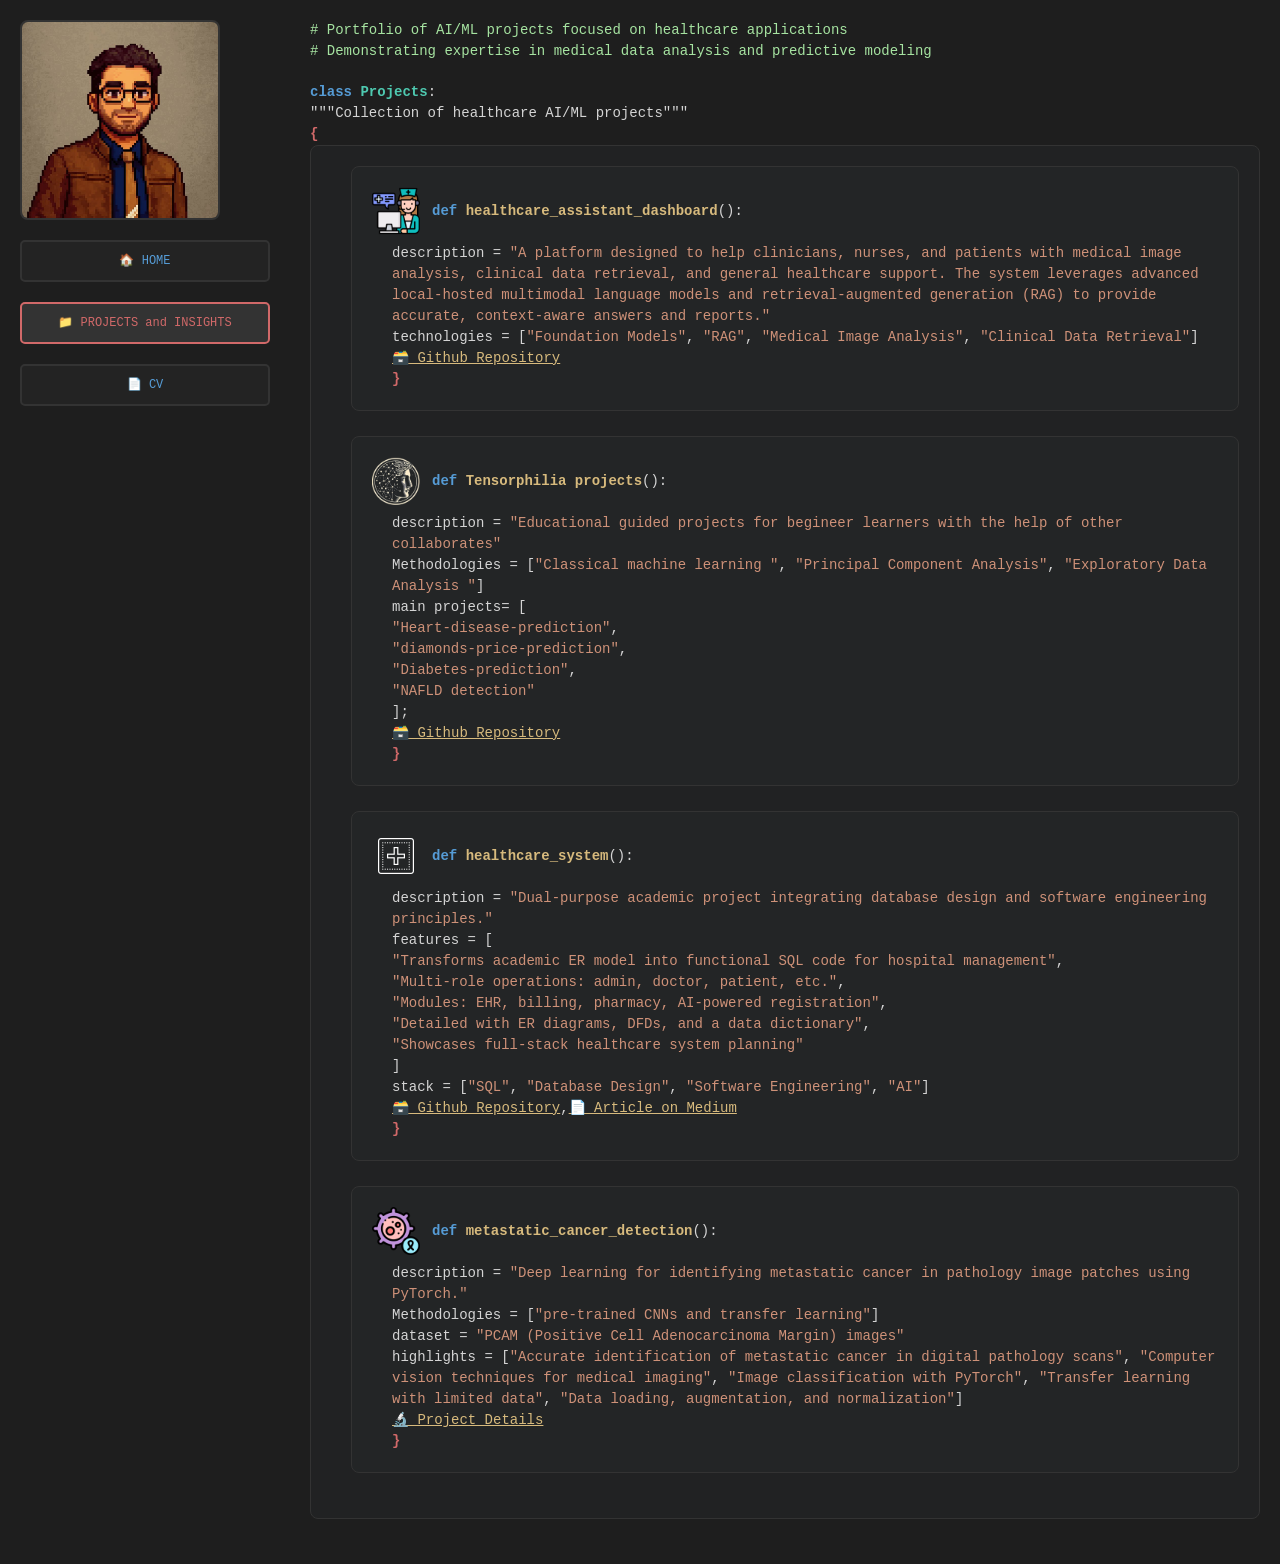
==== projects.html @ cf087e5e "upload initial files" ====
<!DOCTYPE html>
<html lang="en">
<head>
    <meta charset="UTF-8">
    <meta name="viewport" content="width=device-width, initial-scale=1.0">
    <title>Sina RAHIMIAN - Projects</title>
    <style>
        * {
            margin: 0;
            padding: 0;
            box-sizing: border-box;
        }

        body {
            background: #1e1e1e;
            color: #d4d4d4;
            font-family: 'Courier New', monospace;
            font-size: 14px;
            line-height: 1.5;
            overflow-x: auto;
        }

        .container {
            display: flex;
            min-height: 100vh;
            padding: 20px;
            gap: 20px;
        }

        .profile-section {
            flex: 0 0 250px;
            display: flex;
            flex-direction: column;
            gap: 20px;
        }

        .profile-image {
            width: 200px;
            height: 200px;
            border-radius: 8px;
            object-fit: cover;
            border: 2px solid #333;
        }

        .nav-button {
            background: #232323;
            border: 2px solid #333333;
            color: #569cd6;
            padding: 10px 15px;
            border-radius: 5px;
            cursor: pointer;
            font-family: 'Courier New', monospace;
            font-size: 12px;
            text-decoration: none;
            text-align: center;
            transition: all 0.3s ease;
            margin-bottom: 10px;
        }

        .nav-button:hover {
            background: #333333;
            border-color: #d7ba7d;
            color: #d7ba7d;
        }

        .nav-button.active {
            background: #333333;
            border-color: #d16969;
            color: #d16969;
        }

        .profile-section, .enum-section, .code-section {
            background: none;
            color: inherit;
        }

        .code-section {
            flex: 1;
            padding-left: 20px;
        }

        .comment {
            color: #a6e3a1;

        }

        .keyword {
            color: #569cd6;
            font-weight: bold;
        }

        .class-name {
            color: #4ec9b0;
            font-weight: bold;
        }

        .string {
            color: #ce9178;
        }

        .number {
            color: #b5cea8;
        }

        .boolean {
            color: #d16969;
        }

        .enum-title {
            color: #4ec9b0;
        }

        .brace {
            color: #d16969;
            font-weight: bold;
        }

        .highlight {
            background: #2a2d2e;
            color: #d4d4d4;
        }

        .project-link {
            color: #d7ba7d;
            border-color: #333333;
        }

        .project-link:hover {
            border-color: #d7ba7d;
            background: rgba(215, 186, 125, 0.1);
        }

        .enum-section {
            border-left: 3px solid #333333;
        }

        .section-break {
            height: 20px;
        }

        .project-card {
            background: rgba(42, 45, 46, 0.3);
            border: 1px solid #333333;
            border-radius: 8px;
            padding: 20px 20px 20px 40px; /* Increased left padding for alignment */
            margin-bottom: 25px;
            transition: all 0.3s ease;
            margin-left: 0; /* Ensure no offset */
        }
        .project-card > div[style*='display:flex'] {
            margin-left: -20px; /* Pull flex row left to align images and function names */
        }
        .method, .method-body {
            padding-left: 0 !important;
            margin-left: 0 !important;
        }

        .project-title {
            color: #4ec9b0;
            font-size: 16px;
            font-weight: bold;
            margin-bottom: 10px;
        }

        .project-tech {
            color: #569cd6;
            font-size: 12px;
            margin-bottom: 10px;
        }

        .function-name {
            color: #d7ba7d;
            font-weight: bold;
        }

        @media (max-width: 768px) {
            .container {
                flex-direction: column;
                padding: 10px;
            }
            
            .profile-section {
                flex: none;
                align-items: center;
            }
            
            .profile-image {
                width: 150px;
                height: 150px;
            }
            
            .code-section {
                padding-left: 0;
            }
        }
    </style>
</head>
<body>
    <div class="container">
        <div class="profile-section">
            <img src="/images/pfp.jpg"  alt="Profile" class="profile-image">
            <div style="display: flex; flex-direction: column; gap: 10px; width: 100%;">
                <a href="#" class="nav-button" onclick="goToHome()" >🏠 HOME</a>
                <a href="#" class="nav-button active">📁 PROJECTS and INSIGHTS</a>
                <a href="Sina_Rahimian_CV.pdf" class="nav-button" target="_blank" rel="noopener">📄 CV</a>
            </div>
            <!-- Add enum sections and other sidebar content here if needed -->
        </div>

        <div class="code-section">
            <div class="comment"># Portfolio of AI/ML projects focused on healthcare applications</div>
            <div class="comment"># Demonstrating expertise in medical data analysis and predictive modeling</div>
            <div class="section-break"></div>
            <div><span class="keyword">class</span> <span class="class-name">Projects</span>:</div>
            <div class="property">    """Collection of healthcare AI/ML projects"""</div>
            <div class="brace">    {</div>
            <div class="project-card">

            <!-- 
                <div style="display:flex;align-items:center;gap:12px;margin-bottom:8px;">
                    <img src="images/AIinHealthcare.png" alt="Breast Cancer Detection Showcase" style="width:48px;height:48px;object-fit:cover;border-radius:6px;">
                
                    <div class="method" style="margin:0;">    <span class="keyword">def</span> <span class="function-name">breast_cancer_detection</span>():</div>
                </div>
                <div class="method-body">        description = <span class="string">"Advanced CNN model for mammography image analysis with 94% accuracy"</span></div>
                <div class="method-body">        technologies = [<span class="string">"PyTorch"</span>, <span class="string">"Computer Vision"</span>, <span class="string">"CNN"</span>, <span class="string">"Medical Imaging"</span>]</div>
                <div class="method-body">        dataset = <span class="string">"15,000+ mammography images"</span></div>
                <div class="method-body">        accuracy = <span class="number">0.94</span></div>
                <div class="method-body">        impact = <span class="string">"Early detection system for clinical screening programs"</span></div>
                <div class="method-body"><a href="#" class="project-link">📂 View Repository</a></div>
                <div class="method"><span class="brace">}</span></div>
            </div>

            <div class="project-card">
                <div style="display:flex;align-items:center;gap:12px;margin-bottom:8px;">
                    <img src="images/mlStanford.png" alt="Drug Discovery Platform Showcase" style="width:48px;height:48px;object-fit:cover;border-radius:6px;">
                    
                    <div class="method" style="margin:0;">    <span class="keyword">def</span> <span class="function-name">drug_discovery_platform</span>():</div>
                </div>
                <div class="method-body">        description = <span class="string">"ML pipeline for molecular property prediction and drug-target interaction"</span></div>
                <div class="method-body">        technologies = [<span class="string">"TensorFlow"</span>, <span class="string">"RDKit"</span>, <span class="string">"Graph Neural Networks"</span>, <span class="string">"Cheminformatics"</span>]</div>
                <div class="method-body">        features = [</div>
                <div class="method-body indent-1"><span class="string">"Molecular fingerprint generation"</span>,</div>
                <div class="method-body indent-1"><span class="string">"ADMET property prediction"</span>,</div>
                <div class="method-body indent-1"><span class="string">"Drug-target affinity scoring"</span></div>
                <div class="method-body">];</div>
                <div class="method-body">        status = <span class="string">"Research publication in progress"</span></div>
                <div class="method-body"><a href="#" class="project-link">📊 Live Demo</a></div>
                <div class="method"><span class="brace">}</span></div>
            </div>

            <div class="project-card">
                <div style="display:flex;align-items:center;gap:12px;margin-bottom:8px;">
                    <img src="images/freecodecamp.png" alt="Medical Chatbot Showcase" style="width:48px;height:48px;object-fit:cover;border-radius:6px;">
                    
                    <div class="method" style="margin:0;">    <span class="keyword">def</span> <span class="function-name">medical_chatbot</span>():</div>
                </div>
                <div class="method-body">        description = <span class="string">"NLP-powered healthcare assistant for symptom analysis and triage"</span></div>
                <div class="method-body">        technologies = [<span class="string">"BERT"</span>, <span class="string">"Transformers"</span>, <span class="string">"NLTK"</span>, <span class="string">"Flask"</span>, <span class="string">"React"</span>]</div>
                <div class="method-body">        capabilities = [</div>
                <div class="method-body indent-1"><span class="string">"Medical entity recognition"</span>,</div>
                <div class="method-body indent-1"><span class="string">"Symptom-disease mapping"</span>,</div>
                <div class="method-body indent-1"><span class="string">"Risk assessment scoring"</span>,</div>
                <div class="method-body indent-1"><span class="string">"Multilingual support (EN/FA/DE)"</span></div>
                <div class="method-body">];</div>
                <div class="method-body">        users = <span class="number">500+</span> + <span class="string">" beta testers"</span></div>
                <div class="method-body"><a href="#" class="project-link">🤖 Try Chatbot</a></div>
                <div class="method"><span class="brace">}</span></div>
            </div>

            <div class="project-card">
                <div style="display:flex;align-items:center;gap:12px;margin-bottom:8px;">
                    <img src="images/opencv.png" alt="COVID-19 Predictor Showcase" style="width:48px;height:48px;object-fit:cover;border-radius:6px;">
                    
                    <div class="method" style="margin:0;">    <span class="keyword">def</span> <span class="function-name">covid19_predictor</span>():</div>
                </div>
                <div class="method-body">        description = <span class="string">"Ensemble model for COVID-19 severity prediction from chest X-rays"</span></div>
                <div class="method-body">        technologies = [<span class="string">"ResNet"</span>, <span class="string">"DenseNet"</span>, <span class="string">"Ensemble Learning"</span>, <span class="string">"OpenCV"</span>]</div>
                <div class="method-body">        performance = {</div>
                <div class="method-body indent-1">"Sensitivity": <span class="number">0.92</span>,</div>
                <div class="method-body indent-1">"Specificity": <span class="number">0.89</span>,</div>
                <div class="method-body indent-1">"F1Score": <span class="number">0.91</span></div>
                <div class="method-body">};</div>
                <div class="method-body">        publication = <span class="string">"Presented at ICML Healthcare Workshop 2024"</span></div>
                <div class="method-body"><a href="#" class="project-link">📄 Read Paper</a></div>
                <div class="method"><span class="brace">}</span></div>
            </div>

            <div class="project-card">
                <div style="display:flex;align-items:center;gap:12px;margin-bottom:8px;">
                    <img src="images/SQL.png" alt="Healthcare Data Pipeline Showcase" style="width:48px;height:48px;object-fit:cover;border-radius:6px;">
                    
                    <div class="method" style="margin:0;">    <span class="keyword">def</span> <span class="function-name">healthcare_data_pipeline</span>():</div>
                </div>
                <div class="method-body">        description = <span class="string">"Scalable ETL pipeline for multi-modal healthcare data integration"</span></div>
                <div class="method-body">        technologies = [<span class="string">"Apache Spark"</span>, <span class="string">"Docker"</span>, <span class="string">"PostgreSQL"</span>, <span class="string">"Apache Airflow"</span>]</div>
                <div class="method-body">        data_sources = [</div>
                <div class="method-body indent-1"><span class="string">"Electronic Health Records"</span>,</div>
                <div class="method-body indent-1"><span class="string">"Medical imaging (DICOM)"</span>,</div>
                <div class="method-body indent-1"><span class="string">"Laboratory results"</span>,</div>
                <div class="method-body indent-1"><span class="string">"Wearable device data"</span></div>
                <div class="method-body">];</div>
                <div class="method-body">        processing_speed = <span class="string">"10GB/hour with real-time streaming"</span></div>
                <div class="method-body"><a href="#" class="project-link">⚙️ Architecture</a></div>
                <div class="method"><span class="brace">}</span></div>
            </div>
            -->
            <div class="project-card">
                <div style="display:flex;align-items:center;gap:12px;margin-bottom:8px;">
                    <img src="images/medical-support_15560019.png" alt="Healthcare Assistant Dashboard" style="width:48px;height:48px;object-fit:cover;border-radius:6px;">
                    <div class="method" style="margin:0;">    <span class="keyword">def</span> <span class="function-name">healthcare_assistant_dashboard</span>():</div>
                </div>
                <div class="method-body">        description = <span class="string">"A platform designed to help clinicians, nurses, and patients with medical image analysis, clinical data retrieval, and general healthcare support. The system leverages advanced local-hosted multimodal language models and retrieval-augmented generation (RAG) to provide accurate, context-aware answers and reports."</span></div>
                <div class="method-body">        technologies = [<span class="string">"Foundation Models"</span>, <span class="string">"RAG"</span>, <span class="string">"Medical Image Analysis"</span>, <span class="string">"Clinical Data Retrieval"</span>]</div>
                <div class="method-body"><a href="https://github.com/srssina/MedGemma-Powered-Medical-Assistant" class="project-link">🗃️ Github Repository</a></div>
                <div class="method"><span class="brace">}</span></div>
            </div>

            <div class="project-card">
                <div style="display:flex;align-items:center;gap:12px;margin-bottom:8px;">
                    <img src="images/tensorphilia.png" alt="tensorphilia logo" style="width:48px;height:48px;object-fit:cover;border-radius:6px;">
                    
                    <div class="method" style="margin:0;">    <span class="keyword">def</span> <span class="function-name">Tensorphilia projects</span>():</div>
                </div>
                <div class="method-body">        description = <span class="string">"Educational guided projects for begineer learners with the help of other collaborates"</span></div>
                <div class="method-body">        Methodologies = [<span class="string">"Classical machine learning "</span>, <span class="string">"Principal Component Analysis"</span>, <span class="string">"Exploratory Data Analysis "</span>]</div>
                <div class="method-body">main projects= [</div>
                <div class="method-body indent-1"><span class="string">"Heart-disease-prediction"</span>,</div>
                <div class="method-body indent-1"><span class="string">"diamonds-price-prediction"</span>,</div>
                <div class="method-body indent-1"><span class="string">"Diabetes-prediction"</span>,</div>
                <div class="method-body indent-1"><span class="string">"NAFLD detection"</span></div>
                <div class="method-body">];</div>
                <div class="method-body"><a href="https://github.com/tensorphilia/projects" class="project-link">🗃️ Github Repository</a></div>
                <div class="method"><span class="brace">}</span></div>
            </div>

            <div class="project-card">
                <div style="display:flex;align-items:center;gap:12px;margin-bottom:8px;">
                    <img src="images/icons8-hospital-48 (1).png" alt="Healthcare System Showcase" style="width:48px;height: 48px;object-fit:cover;border-radius:6px;">
                    
                    <div class="method" style="margin:0;">    <span class="keyword">def</span> <span class="function-name">healthcare_system</span>():</div>
                </div>
                <div class="method-body">        description = <span class="string">"Dual-purpose academic project integrating database design and software engineering principles."</span></div>
                <div class="method-body">        features = [</div>
                <div class="method-body indent-1"><span class="string">"Transforms academic ER model into functional SQL code for hospital management"</span>,</div>
                <div class="method-body indent-1"><span class="string">"Multi-role operations: admin, doctor, patient, etc."</span>,</div>
                <div class="method-body indent-1"><span class="string">"Modules: EHR, billing, pharmacy, AI-powered registration"</span>,</div>
                <div class="method-body indent-1"><span class="string">"Detailed with ER diagrams, DFDs, and a data dictionary"</span>,</div>
                <div class="method-body indent-1"><span class="string">"Showcases full-stack healthcare system planning"</span></div>
                <div class="method-body">        ]</div>
                <div class="method-body">        stack = [<span class="string">"SQL"</span>, <span class="string">"Database Design"</span>, <span class="string">"Software Engineering"</span>, <span class="string">"AI"</span>]</div>
                <div class="method-body"><a href="https://github.com/srssina/Healthcaresystem" class="project-link">🗃️ Github Repository</a>,<a href="https://medium.com/@SinaRahimian/healthcare-registration-in-the-age-of-ai-a-data-flow-overview-938eaa0a134e" class="project-link">📄 Article on Medium</a></div>
                <div class="method"><span class="brace">}</span></div>
            </div>

            <div class="project-card">
                <div style="display:flex;align-items:center;gap:12px;margin-bottom:8px;">
                    <img src="images/oncology.png" alt="Metastatic Cancer Detection" style="width:48px;height:48px;object-fit:cover;border-radius:6px;">
                    <div class="method" style="margin:0;">    <span class="keyword">def</span> <span class="function-name">metastatic_cancer_detection</span>():</div>
                </div>
                <div class="method-body">        description = <span class="string">"Deep learning for identifying metastatic cancer in pathology image patches using PyTorch."</span></div>
                <div class="method-body">        Methodologies  = [<span class="string">"pre-trained CNNs and transfer learning"</span>]</div>
                <div class="method-body">        dataset = <span class="string">"PCAM (Positive Cell Adenocarcinoma Margin) images"</span></div>
                <div class="method-body">        highlights = [<span class="string">"Accurate identification of metastatic cancer in digital pathology scans"</span>, <span class="string">"Computer vision techniques for medical imaging"</span>, <span class="string">"Image classification with PyTorch"</span>, <span class="string">"Transfer learning with limited data"</span>, <span class="string">"Data loading, augmentation, and normalization"</span>]</div>
                <div class="method-body"><a href="#" class="project-link">🔬 Project Details</a></div>
                <div class="method"><span class="brace">}</span></div>
            </div>



            <!-- <div class="section-break"></div>
            
            <div class="comment">/// Research Publications & Achievements</div>
            <div class="method"><span class="keyword">private readonly</span> Achievement[] _Publications = new[] {</div>
            <div class="method-body"><span class="string">"AI in Medical Imaging: A Comprehensive Review (Under Review - Nature Medicine)"</span>,</div>
            <div class="method-body"><span class="string">"Few-Shot Learning for Rare Disease Classification (MICCAI 2024)"</span>,</div>
            <div class="method-body"><span class="string">"Ethical AI in Healthcare: Framework for Responsible Implementation"</span></div>
            <div class="method">};</div>

            <div><span class="brace">}</span></div> -->
        </div>
    </div>

    <script>
        function goToHome() {
            //alert('Navigate to main portfolio page (main.html)');
            // In a real implementation, this would navigate to the main page
            window.location.href = 'index.html';
        }
    </script>
</body>
</html>
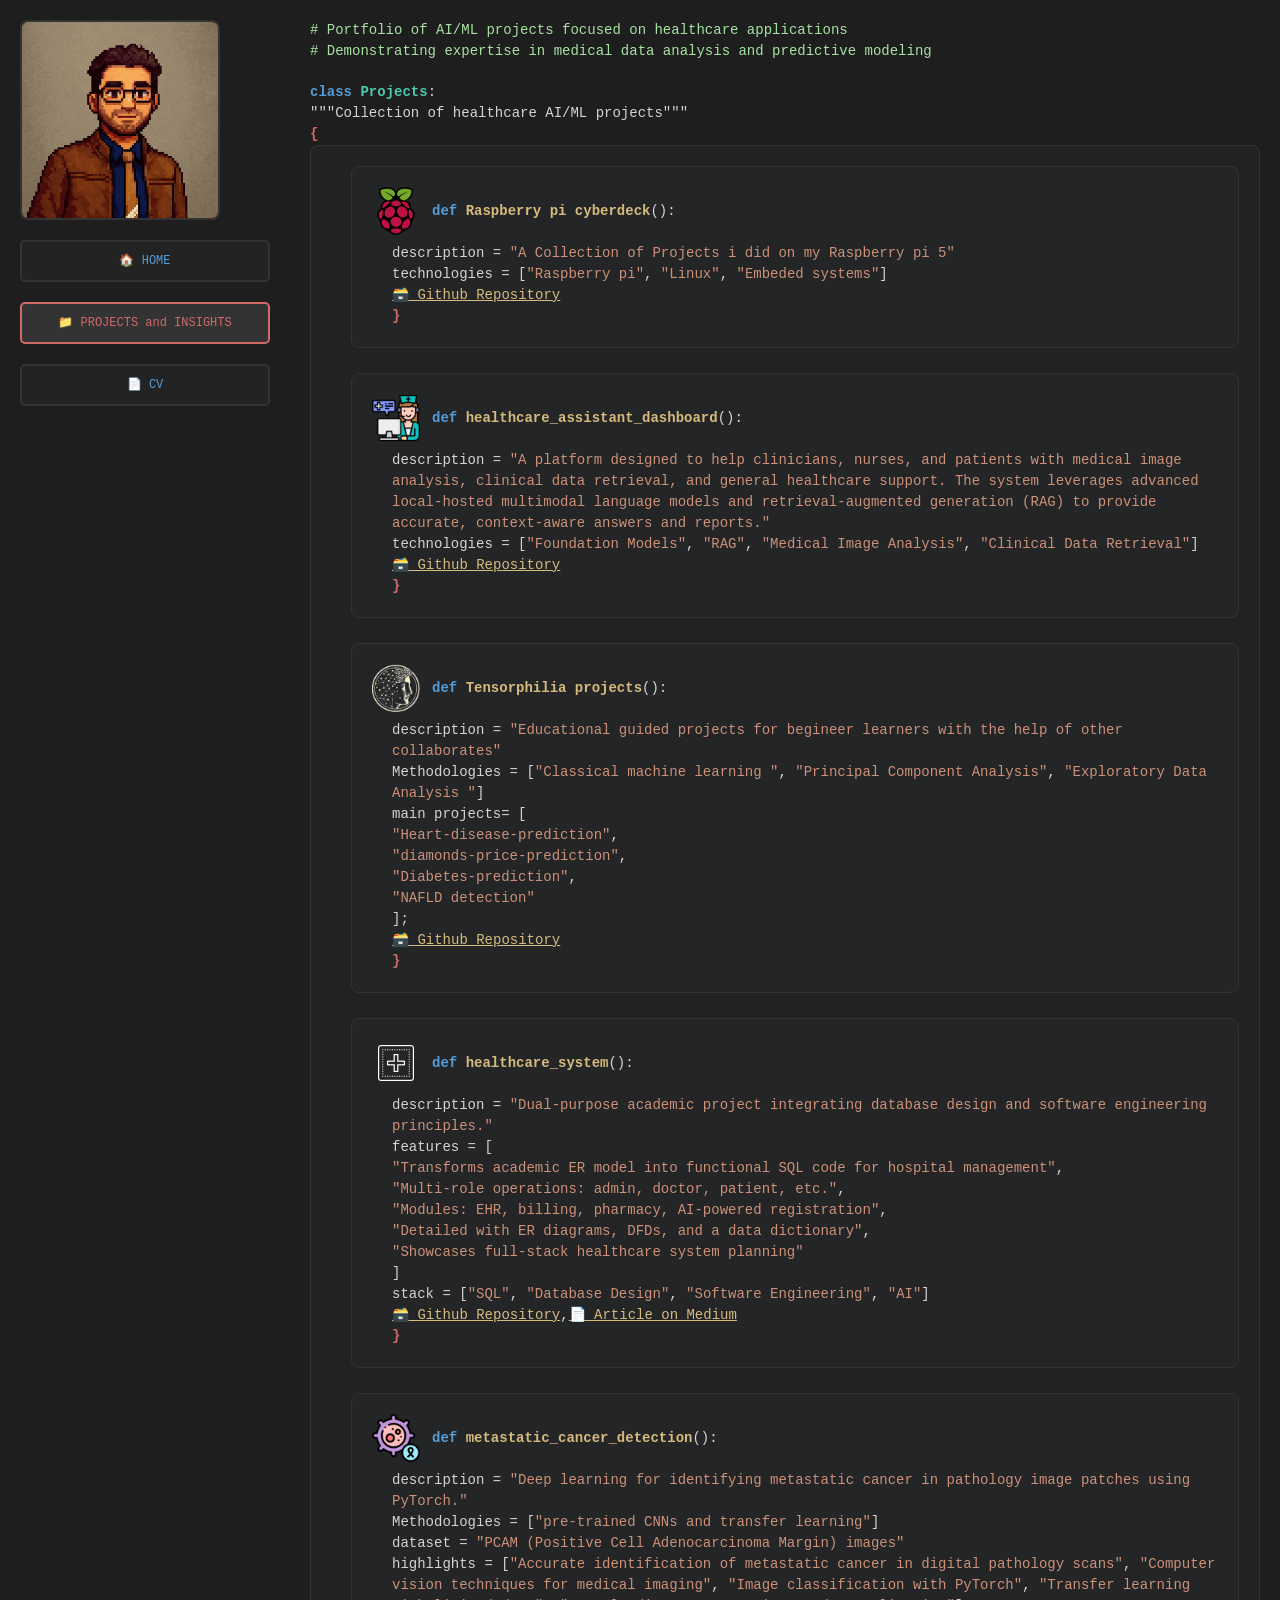
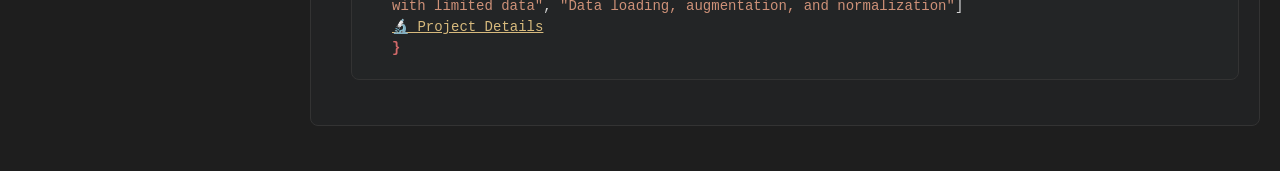
==== commit 4a01ad00: "added new project" ====
--- a/projects.html
+++ b/projects.html
@@ -307,6 +307,17 @@
             -->
             <div class="project-card">
                 <div style="display:flex;align-items:center;gap:12px;margin-bottom:8px;">
+                    <img src="images/icons8-raspberry-pi-48.png" alt="Raspberry pi logo" style="width:48px;height:48px;object-fit:cover;border-radius:6px;">
+                    <div class="method" style="margin:0;">    <span class="keyword">def</span> <span class="function-name">Raspberry pi cyberdeck</span>():</div>
+                </div>
+                <div class="method-body">        description = <span class="string">"A Collection of Projects i did on my Raspberry pi 5"</span></div>
+                <div class="method-body">        technologies = [<span class="string">"Raspberry pi"</span>, <span class="string">"Linux"</span>, <span class="string">"Embeded systems"</span>]</div>
+                <div class="method-body"><a href="https://github.com/srssina/My_Cyberdeck" class="project-link">🗃️ Github Repository</a></div>
+                <div class="method"><span class="brace">}</span></div>
+            </div>
+
+            <div class="project-card">
+                <div style="display:flex;align-items:center;gap:12px;margin-bottom:8px;">
                     <img src="images/medical-support_15560019.png" alt="Healthcare Assistant Dashboard" style="width:48px;height:48px;object-fit:cover;border-radius:6px;">
                     <div class="method" style="margin:0;">    <span class="keyword">def</span> <span class="function-name">healthcare_assistant_dashboard</span>():</div>
                 </div>
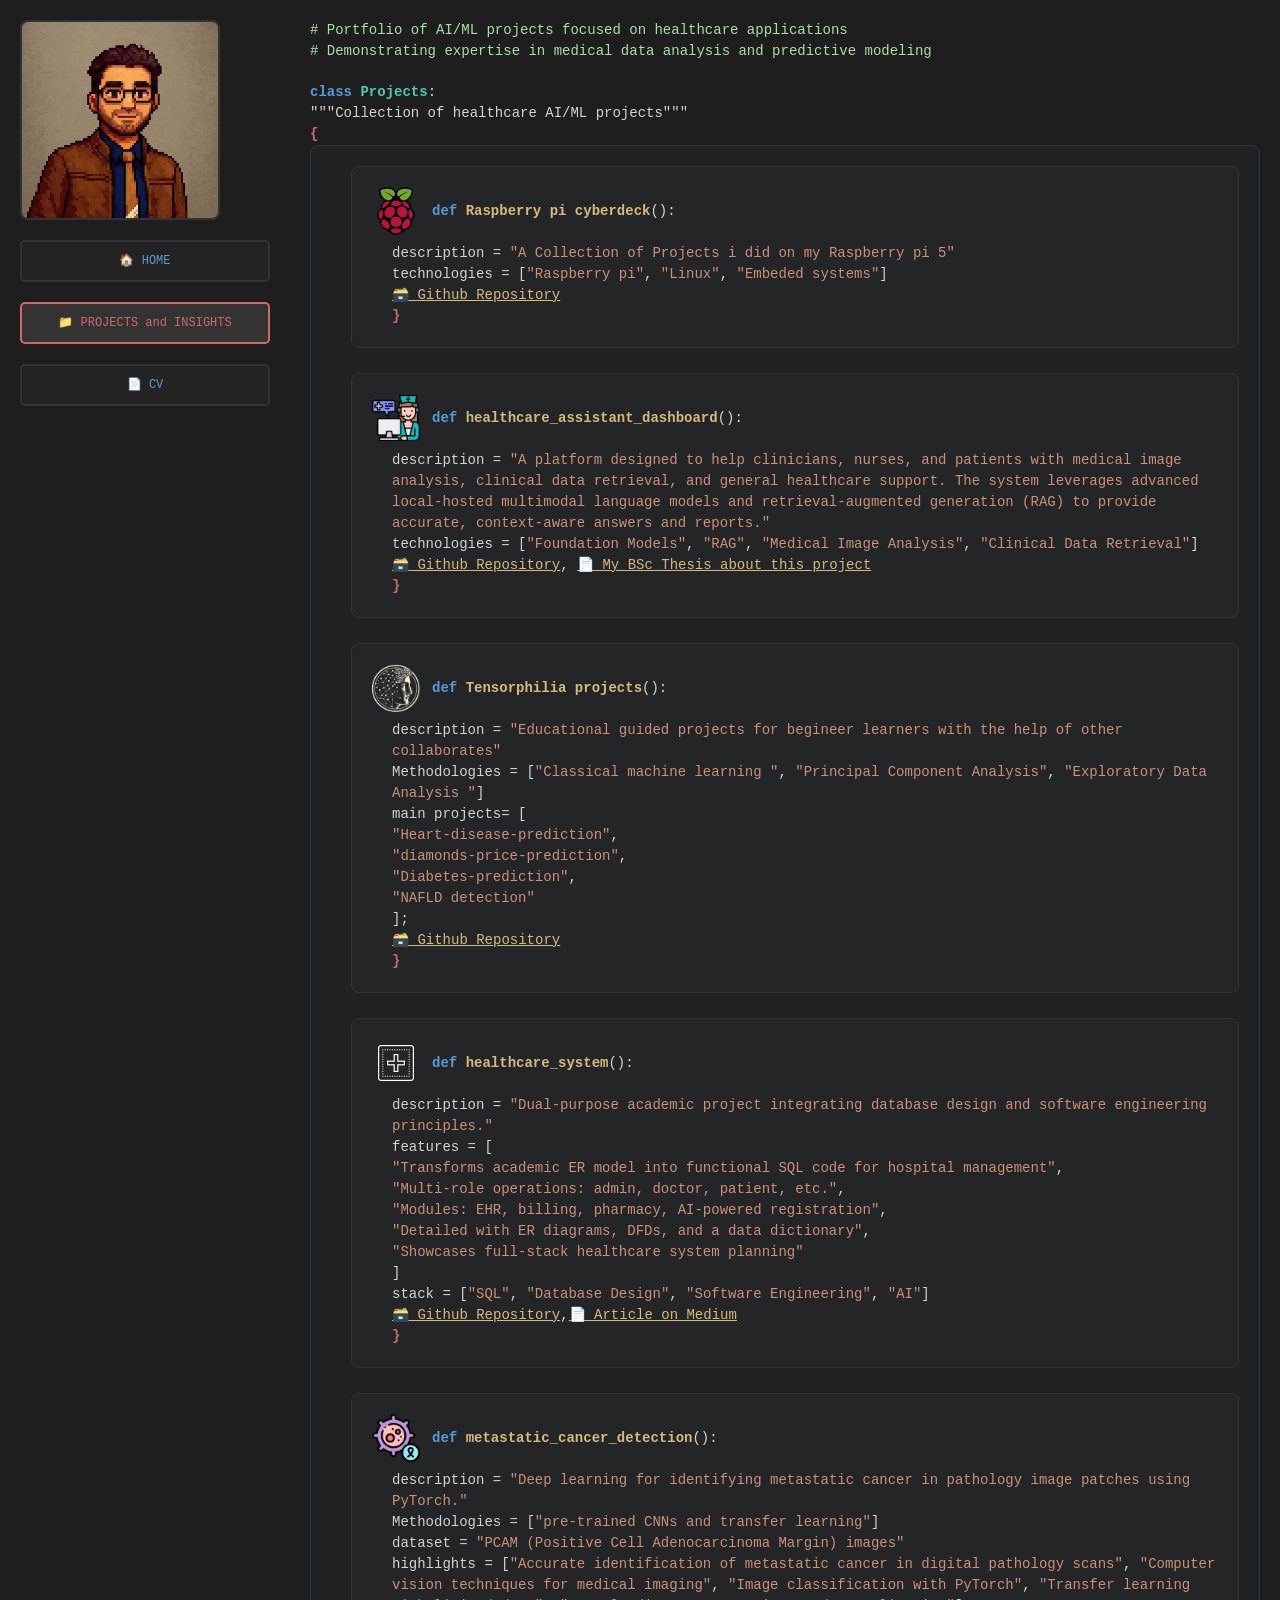
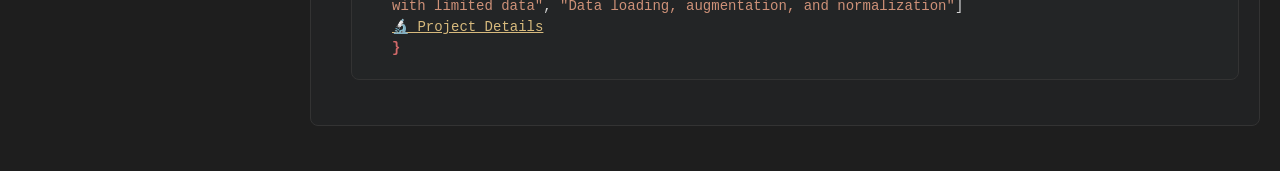
==== commit 38173cf2: "upload my bsc thesis" ====
--- a/projects.html
+++ b/projects.html
@@ -323,7 +323,7 @@
                 </div>
                 <div class="method-body">        description = <span class="string">"A platform designed to help clinicians, nurses, and patients with medical image analysis, clinical data retrieval, and general healthcare support. The system leverages advanced local-hosted multimodal language models and retrieval-augmented generation (RAG) to provide accurate, context-aware answers and reports."</span></div>
                 <div class="method-body">        technologies = [<span class="string">"Foundation Models"</span>, <span class="string">"RAG"</span>, <span class="string">"Medical Image Analysis"</span>, <span class="string">"Clinical Data Retrieval"</span>]</div>
-                <div class="method-body"><a href="https://github.com/srssina/MedGemma-Powered-Medical-Assistant" class="project-link">🗃️ Github Repository</a></div>
+                <div class="method-body"><a href="https://github.com/srssina/MedGemma-Powered-Medical-Assistant" class="project-link">🗃️ Github Repository</a>, <a href="MedGemma_Powered_Medical_Assistant__A_Lightweight_Multimodal_Clinical_Support_System_with_Retrieval_Augmented_Generation.pdf" class="project-link" target="_blank" rel="noopener">📄 My BSc Thesis about this project</a></div>
                 <div class="method"><span class="brace">}</span></div>
             </div>
 
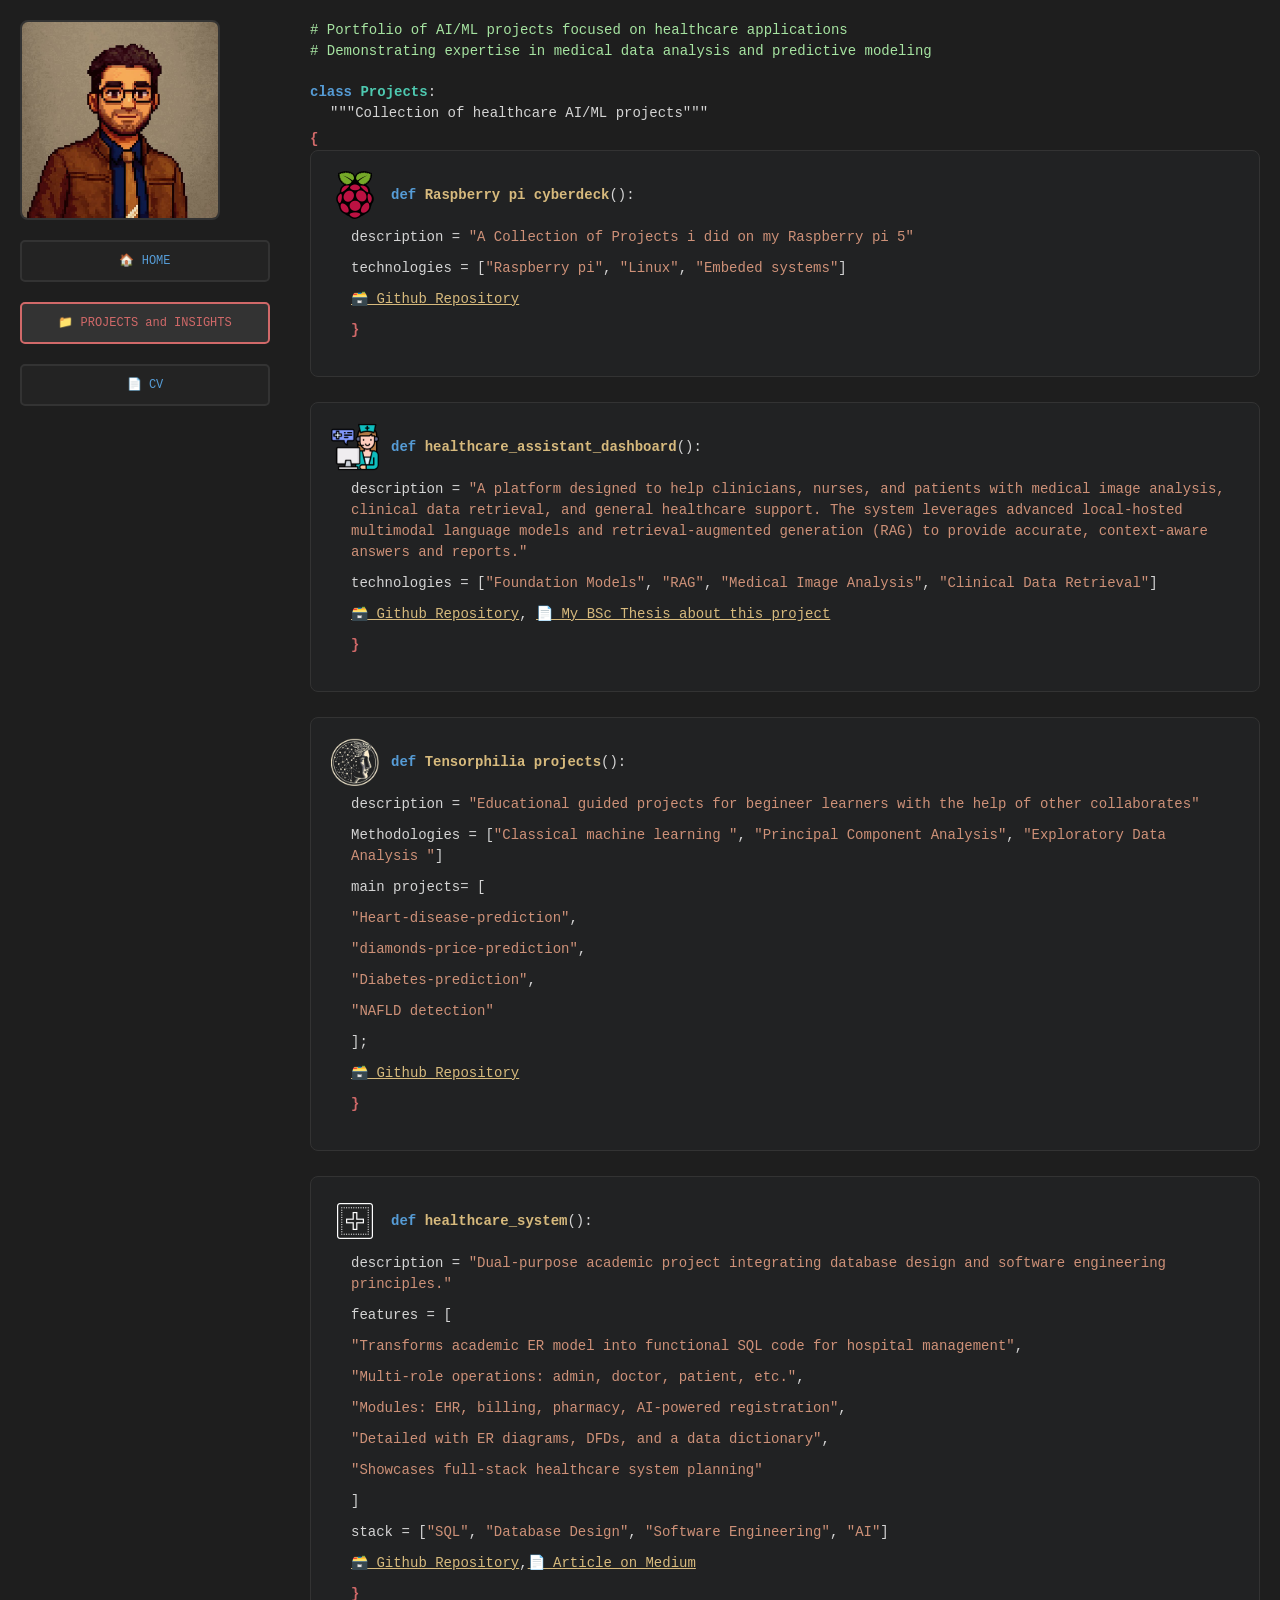
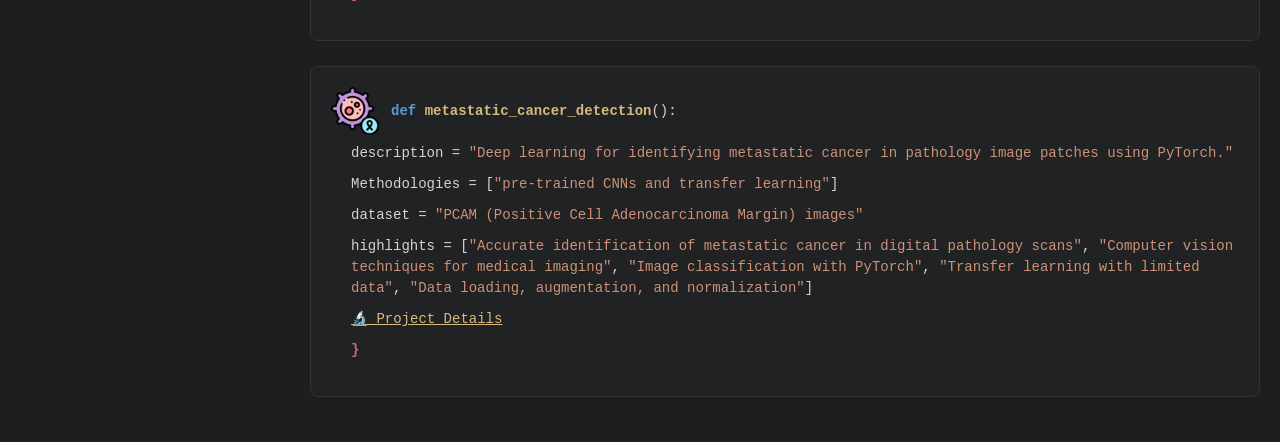
==== commit e7a23c96: "clean code" ====
--- a/projects.html
+++ b/projects.html
@@ -4,207 +4,17 @@
     <meta charset="UTF-8">
     <meta name="viewport" content="width=device-width, initial-scale=1.0">
     <title>Sina RAHIMIAN - Projects</title>
-    <style>
-        * {
-            margin: 0;
-            padding: 0;
-            box-sizing: border-box;
-        }
-
-        body {
-            background: #1e1e1e;
-            color: #d4d4d4;
-            font-family: 'Courier New', monospace;
-            font-size: 14px;
-            line-height: 1.5;
-            overflow-x: auto;
-        }
-
-        .container {
-            display: flex;
-            min-height: 100vh;
-            padding: 20px;
-            gap: 20px;
-        }
-
-        .profile-section {
-            flex: 0 0 250px;
-            display: flex;
-            flex-direction: column;
-            gap: 20px;
-        }
-
-        .profile-image {
-            width: 200px;
-            height: 200px;
-            border-radius: 8px;
-            object-fit: cover;
-            border: 2px solid #333;
-        }
-
-        .nav-button {
-            background: #232323;
-            border: 2px solid #333333;
-            color: #569cd6;
-            padding: 10px 15px;
-            border-radius: 5px;
-            cursor: pointer;
-            font-family: 'Courier New', monospace;
-            font-size: 12px;
-            text-decoration: none;
-            text-align: center;
-            transition: all 0.3s ease;
-            margin-bottom: 10px;
-        }
-
-        .nav-button:hover {
-            background: #333333;
-            border-color: #d7ba7d;
-            color: #d7ba7d;
-        }
-
-        .nav-button.active {
-            background: #333333;
-            border-color: #d16969;
-            color: #d16969;
-        }
-
-        .profile-section, .enum-section, .code-section {
-            background: none;
-            color: inherit;
-        }
-
-        .code-section {
-            flex: 1;
-            padding-left: 20px;
-        }
-
-        .comment {
-            color: #a6e3a1;
-
-        }
-
-        .keyword {
-            color: #569cd6;
-            font-weight: bold;
-        }
-
-        .class-name {
-            color: #4ec9b0;
-            font-weight: bold;
-        }
-
-        .string {
-            color: #ce9178;
-        }
-
-        .number {
-            color: #b5cea8;
-        }
-
-        .boolean {
-            color: #d16969;
-        }
-
-        .enum-title {
-            color: #4ec9b0;
-        }
-
-        .brace {
-            color: #d16969;
-            font-weight: bold;
-        }
-
-        .highlight {
-            background: #2a2d2e;
-            color: #d4d4d4;
-        }
-
-        .project-link {
-            color: #d7ba7d;
-            border-color: #333333;
-        }
-
-        .project-link:hover {
-            border-color: #d7ba7d;
-            background: rgba(215, 186, 125, 0.1);
-        }
-
-        .enum-section {
-            border-left: 3px solid #333333;
-        }
-
-        .section-break {
-            height: 20px;
-        }
-
-        .project-card {
-            background: rgba(42, 45, 46, 0.3);
-            border: 1px solid #333333;
-            border-radius: 8px;
-            padding: 20px 20px 20px 40px; /* Increased left padding for alignment */
-            margin-bottom: 25px;
-            transition: all 0.3s ease;
-            margin-left: 0; /* Ensure no offset */
-        }
-        .project-card > div[style*='display:flex'] {
-            margin-left: -20px; /* Pull flex row left to align images and function names */
-        }
-        .method, .method-body {
-            padding-left: 0 !important;
-            margin-left: 0 !important;
-        }
-
-        .project-title {
-            color: #4ec9b0;
-            font-size: 16px;
-            font-weight: bold;
-            margin-bottom: 10px;
-        }
-
-        .project-tech {
-            color: #569cd6;
-            font-size: 12px;
-            margin-bottom: 10px;
-        }
-
-        .function-name {
-            color: #d7ba7d;
-            font-weight: bold;
-        }
-
-        @media (max-width: 768px) {
-            .container {
-                flex-direction: column;
-                padding: 10px;
-            }
-            
-            .profile-section {
-                flex: none;
-                align-items: center;
-            }
-            
-            .profile-image {
-                width: 150px;
-                height: 150px;
-            }
-            
-            .code-section {
-                padding-left: 0;
-            }
-        }
-    </style>
+    <link rel="stylesheet" href="style.css">
 </head>
 <body>
     <div class="container">
         <div class="profile-section">
-            <img src="/images/pfp.jpg"  alt="Profile" class="profile-image">
+            <img src="images/pfp.jpg" alt="Profile" class="profile-image">
             <div style="display: flex; flex-direction: column; gap: 10px; width: 100%;">
-                <a href="#" class="nav-button" onclick="goToHome()" >🏠 HOME</a>
+                <a href="index.html" class="nav-button">🏠 HOME</a>
                 <a href="#" class="nav-button active">📁 PROJECTS and INSIGHTS</a>
                 <a href="Sina_Rahimian_CV.pdf" class="nav-button" target="_blank" rel="noopener">📄 CV</a>
             </div>
-            <!-- Add enum sections and other sidebar content here if needed -->
         </div>
 
         <div class="code-section">
@@ -214,97 +24,6 @@
             <div><span class="keyword">class</span> <span class="class-name">Projects</span>:</div>
             <div class="property">    """Collection of healthcare AI/ML projects"""</div>
             <div class="brace">    {</div>
-            <div class="project-card">
-
-            <!-- 
-                <div style="display:flex;align-items:center;gap:12px;margin-bottom:8px;">
-                    <img src="images/AIinHealthcare.png" alt="Breast Cancer Detection Showcase" style="width:48px;height:48px;object-fit:cover;border-radius:6px;">
-                
-                    <div class="method" style="margin:0;">    <span class="keyword">def</span> <span class="function-name">breast_cancer_detection</span>():</div>
-                </div>
-                <div class="method-body">        description = <span class="string">"Advanced CNN model for mammography image analysis with 94% accuracy"</span></div>
-                <div class="method-body">        technologies = [<span class="string">"PyTorch"</span>, <span class="string">"Computer Vision"</span>, <span class="string">"CNN"</span>, <span class="string">"Medical Imaging"</span>]</div>
-                <div class="method-body">        dataset = <span class="string">"15,000+ mammography images"</span></div>
-                <div class="method-body">        accuracy = <span class="number">0.94</span></div>
-                <div class="method-body">        impact = <span class="string">"Early detection system for clinical screening programs"</span></div>
-                <div class="method-body"><a href="#" class="project-link">📂 View Repository</a></div>
-                <div class="method"><span class="brace">}</span></div>
-            </div>
-
-            <div class="project-card">
-                <div style="display:flex;align-items:center;gap:12px;margin-bottom:8px;">
-                    <img src="images/mlStanford.png" alt="Drug Discovery Platform Showcase" style="width:48px;height:48px;object-fit:cover;border-radius:6px;">
-                    
-                    <div class="method" style="margin:0;">    <span class="keyword">def</span> <span class="function-name">drug_discovery_platform</span>():</div>
-                </div>
-                <div class="method-body">        description = <span class="string">"ML pipeline for molecular property prediction and drug-target interaction"</span></div>
-                <div class="method-body">        technologies = [<span class="string">"TensorFlow"</span>, <span class="string">"RDKit"</span>, <span class="string">"Graph Neural Networks"</span>, <span class="string">"Cheminformatics"</span>]</div>
-                <div class="method-body">        features = [</div>
-                <div class="method-body indent-1"><span class="string">"Molecular fingerprint generation"</span>,</div>
-                <div class="method-body indent-1"><span class="string">"ADMET property prediction"</span>,</div>
-                <div class="method-body indent-1"><span class="string">"Drug-target affinity scoring"</span></div>
-                <div class="method-body">];</div>
-                <div class="method-body">        status = <span class="string">"Research publication in progress"</span></div>
-                <div class="method-body"><a href="#" class="project-link">📊 Live Demo</a></div>
-                <div class="method"><span class="brace">}</span></div>
-            </div>
-
-            <div class="project-card">
-                <div style="display:flex;align-items:center;gap:12px;margin-bottom:8px;">
-                    <img src="images/freecodecamp.png" alt="Medical Chatbot Showcase" style="width:48px;height:48px;object-fit:cover;border-radius:6px;">
-                    
-                    <div class="method" style="margin:0;">    <span class="keyword">def</span> <span class="function-name">medical_chatbot</span>():</div>
-                </div>
-                <div class="method-body">        description = <span class="string">"NLP-powered healthcare assistant for symptom analysis and triage"</span></div>
-                <div class="method-body">        technologies = [<span class="string">"BERT"</span>, <span class="string">"Transformers"</span>, <span class="string">"NLTK"</span>, <span class="string">"Flask"</span>, <span class="string">"React"</span>]</div>
-                <div class="method-body">        capabilities = [</div>
-                <div class="method-body indent-1"><span class="string">"Medical entity recognition"</span>,</div>
-                <div class="method-body indent-1"><span class="string">"Symptom-disease mapping"</span>,</div>
-                <div class="method-body indent-1"><span class="string">"Risk assessment scoring"</span>,</div>
-                <div class="method-body indent-1"><span class="string">"Multilingual support (EN/FA/DE)"</span></div>
-                <div class="method-body">];</div>
-                <div class="method-body">        users = <span class="number">500+</span> + <span class="string">" beta testers"</span></div>
-                <div class="method-body"><a href="#" class="project-link">🤖 Try Chatbot</a></div>
-                <div class="method"><span class="brace">}</span></div>
-            </div>
-
-            <div class="project-card">
-                <div style="display:flex;align-items:center;gap:12px;margin-bottom:8px;">
-                    <img src="images/opencv.png" alt="COVID-19 Predictor Showcase" style="width:48px;height:48px;object-fit:cover;border-radius:6px;">
-                    
-                    <div class="method" style="margin:0;">    <span class="keyword">def</span> <span class="function-name">covid19_predictor</span>():</div>
-                </div>
-                <div class="method-body">        description = <span class="string">"Ensemble model for COVID-19 severity prediction from chest X-rays"</span></div>
-                <div class="method-body">        technologies = [<span class="string">"ResNet"</span>, <span class="string">"DenseNet"</span>, <span class="string">"Ensemble Learning"</span>, <span class="string">"OpenCV"</span>]</div>
-                <div class="method-body">        performance = {</div>
-                <div class="method-body indent-1">"Sensitivity": <span class="number">0.92</span>,</div>
-                <div class="method-body indent-1">"Specificity": <span class="number">0.89</span>,</div>
-                <div class="method-body indent-1">"F1Score": <span class="number">0.91</span></div>
-                <div class="method-body">};</div>
-                <div class="method-body">        publication = <span class="string">"Presented at ICML Healthcare Workshop 2024"</span></div>
-                <div class="method-body"><a href="#" class="project-link">📄 Read Paper</a></div>
-                <div class="method"><span class="brace">}</span></div>
-            </div>
-
-            <div class="project-card">
-                <div style="display:flex;align-items:center;gap:12px;margin-bottom:8px;">
-                    <img src="images/SQL.png" alt="Healthcare Data Pipeline Showcase" style="width:48px;height:48px;object-fit:cover;border-radius:6px;">
-                    
-                    <div class="method" style="margin:0;">    <span class="keyword">def</span> <span class="function-name">healthcare_data_pipeline</span>():</div>
-                </div>
-                <div class="method-body">        description = <span class="string">"Scalable ETL pipeline for multi-modal healthcare data integration"</span></div>
-                <div class="method-body">        technologies = [<span class="string">"Apache Spark"</span>, <span class="string">"Docker"</span>, <span class="string">"PostgreSQL"</span>, <span class="string">"Apache Airflow"</span>]</div>
-                <div class="method-body">        data_sources = [</div>
-                <div class="method-body indent-1"><span class="string">"Electronic Health Records"</span>,</div>
-                <div class="method-body indent-1"><span class="string">"Medical imaging (DICOM)"</span>,</div>
-                <div class="method-body indent-1"><span class="string">"Laboratory results"</span>,</div>
-                <div class="method-body indent-1"><span class="string">"Wearable device data"</span></div>
-                <div class="method-body">];</div>
-                <div class="method-body">        processing_speed = <span class="string">"10GB/hour with real-time streaming"</span></div>
-                <div class="method-body"><a href="#" class="project-link">⚙️ Architecture</a></div>
-                <div class="method"><span class="brace">}</span></div>
-            </div>
-            -->
             <div class="project-card">
                 <div style="display:flex;align-items:center;gap:12px;margin-bottom:8px;">
                     <img src="images/icons8-raspberry-pi-48.png" alt="Raspberry pi logo" style="width:48px;height:48px;object-fit:cover;border-radius:6px;">
@@ -377,27 +96,7 @@
                 <div class="method"><span class="brace">}</span></div>
             </div>
 
-
-
-            <!-- <div class="section-break"></div>
-            
-            <div class="comment">/// Research Publications & Achievements</div>
-            <div class="method"><span class="keyword">private readonly</span> Achievement[] _Publications = new[] {</div>
-            <div class="method-body"><span class="string">"AI in Medical Imaging: A Comprehensive Review (Under Review - Nature Medicine)"</span>,</div>
-            <div class="method-body"><span class="string">"Few-Shot Learning for Rare Disease Classification (MICCAI 2024)"</span>,</div>
-            <div class="method-body"><span class="string">"Ethical AI in Healthcare: Framework for Responsible Implementation"</span></div>
-            <div class="method">};</div>
-
-            <div><span class="brace">}</span></div> -->
         </div>
     </div>
-
-    <script>
-        function goToHome() {
-            //alert('Navigate to main portfolio page (main.html)');
-            // In a real implementation, this would navigate to the main page
-            window.location.href = 'index.html';
-        }
-    </script>
 </body>
 </html>
--- a/style.css
+++ b/style.css
@@ -0,0 +1,226 @@
+* {
+    margin: 0;
+    padding: 0;
+    box-sizing: border-box;
+}
+
+body {
+    background: #1e1e1e;
+    color: #d4d4d4;
+    font-family: 'Courier New', monospace;
+    font-size: 14px;
+    line-height: 1.5;
+    overflow-x: auto;
+}
+
+.container {
+    display: flex;
+    min-height: 100vh;
+    padding: 20px;
+    gap: 20px;
+}
+
+.profile-section {
+    flex: 0 0 250px;
+    min-width: 250px;
+    max-width: 250px;
+    display: flex;
+    flex-direction: column;
+    gap: 20px;
+}
+
+.profile-image {
+    width: 200px;
+    height: 200px;
+    border-radius: 8px;
+    object-fit: cover;
+    border: 2px solid #333;
+}
+
+.nav-button {
+    background: #232323;
+    border: 2px solid #333333;
+    color: #569cd6;
+    padding: 10px 15px;
+    border-radius: 5px;
+    cursor: pointer;
+    font-family: 'Courier New', monospace;
+    font-size: 12px;
+    text-decoration: none;
+    text-align: center;
+    transition: all 0.3s ease;
+    margin-bottom: 10px;
+}
+
+.nav-button:hover {
+    background: #333333;
+    border-color: #d7ba7d;
+    color: #d7ba7d;
+}
+
+.nav-button.active {
+    background: #333333;
+    border-color: #d16969;
+    color: #d16969;
+}
+
+.code-section {
+    flex: 1;
+    padding-left: 20px;
+}
+
+.profile-section, .enum-section, .code-section {
+    background: none;
+    color: inherit;
+}
+
+.comment {
+    color: #a6e3a1;
+}
+
+.keyword {
+    color: #569cd6;
+    font-weight: bold;
+}
+
+.class-name {
+    color: #4ec9b0;
+    font-weight: bold;
+}
+
+.string {
+    color: #ce9178;
+}
+
+.number {
+    color: #b5cea8;
+}
+
+.boolean {
+    color: #d16969;
+}
+
+.enum-section {
+    margin-bottom: 30px;
+    padding: 15px;
+    border-left: 3px solid #333333;
+}
+
+.enum-title {
+    color: #4ec9b0;
+    font-weight: bold;
+    margin-bottom: 10px;
+}
+
+.enum-items {
+    margin-left: 20px;
+    list-style: none;
+}
+
+.enum-items li {
+    margin-bottom: 5px;
+    position: relative;
+}
+
+.enum-items li:before {
+    content: '';
+    position: absolute;
+    left: -15px;
+    top: 8px;
+    width: 4px;
+    height: 4px;
+    background: #a0a0a0;
+    border-radius: 50%;
+}
+
+.brace {
+    color: #d16969;
+    font-weight: bold;
+}
+
+.property {
+    margin-left: 20px;
+    margin-bottom: 5px;
+}
+
+.method {
+    margin-left: 20px;
+    margin-bottom: 15px;
+}
+
+.method-body {
+    margin-left: 40px;
+    margin-bottom: 10px;
+}
+
+.indent-1 { margin-left: 20px; }
+.indent-2 { margin-left: 40px; }
+.indent-3 { margin-left: 60px; }
+
+.highlight {
+    background: #2a2d2e;
+    color: #d4d4d4;
+    padding: 2px 4px;
+    border-radius: 3px;
+}
+
+.project-link {
+    color: #d7ba7d;
+    border-color: #333333;
+}
+
+.project-link:hover {
+    border-color: #d7ba7d;
+    background: rgba(215, 186, 125, 0.1);
+}
+
+.section-break {
+    height: 20px;
+}
+
+.function-name {
+    color: #d7ba7d;
+    font-weight: bold;
+}
+
+/* project cards reset the .method/.method-body indent set above -
+   scoped selector wins on specificity, no !important needed */
+.project-card {
+    background: rgba(42, 45, 46, 0.3);
+    border: 1px solid #333333;
+    border-radius: 8px;
+    padding: 20px 20px 20px 40px;
+    margin-bottom: 25px;
+    transition: all 0.3s ease;
+}
+
+.project-card > div[style*='display:flex'] {
+    margin-left: -20px; /* align image + function name with card padding */
+}
+
+.project-card .method,
+.project-card .method-body {
+    padding-left: 0;
+    margin-left: 0;
+}
+
+@media (max-width: 768px) {
+    .container {
+        flex-direction: column;
+        padding: 10px;
+    }
+
+    .profile-section {
+        flex: none;
+        align-items: center;
+    }
+
+    .profile-image {
+        width: 150px;
+        height: 150px;
+    }
+
+    .code-section {
+        padding-left: 0;
+    }
+}
